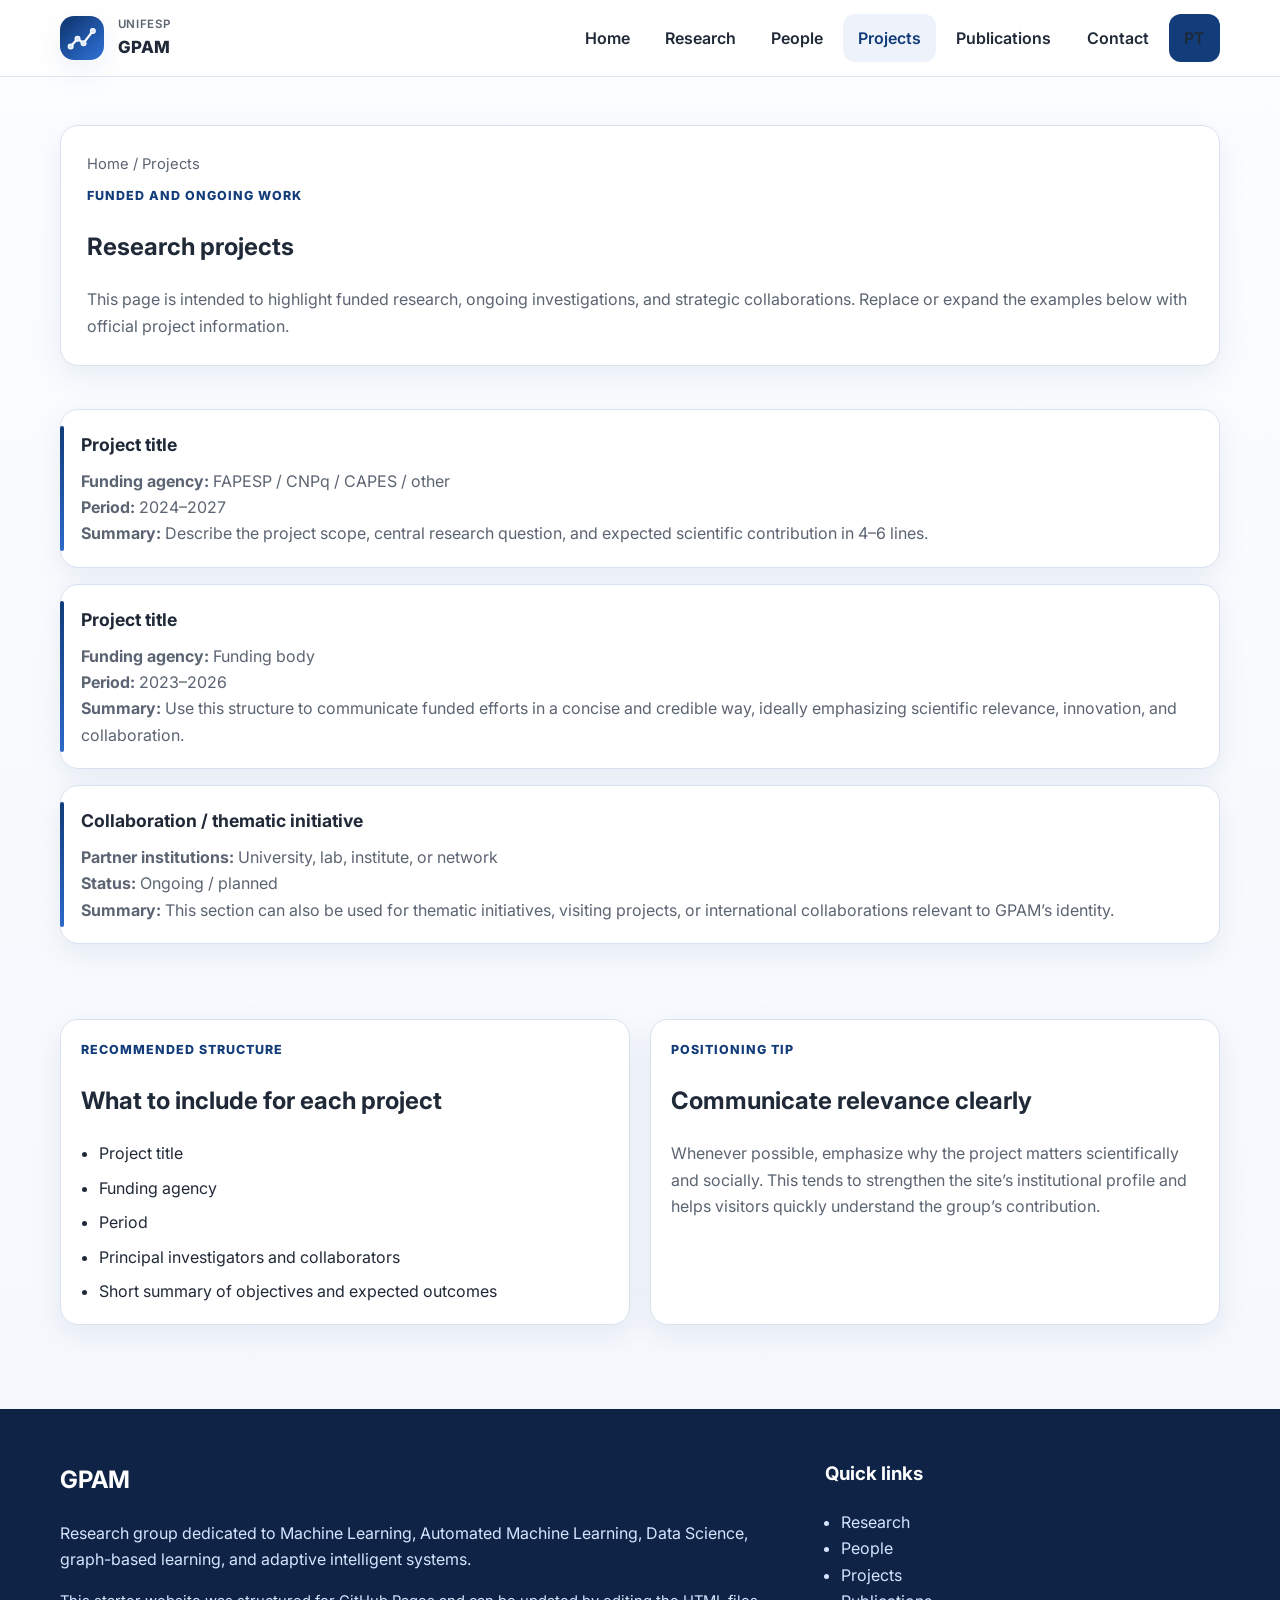
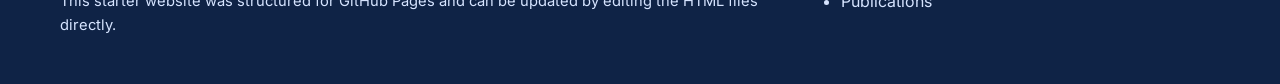
==== projects.html @ a6197feb "initial gpam website" ====
<!doctype html>
<html lang="en">
<head>
  <meta charset="utf-8">
  <meta name="viewport" content="width=device-width, initial-scale=1">
  <title>Projects — GPAM</title>
  <meta name="description" content="GPAM — Grupo de Pesquisa em Aprendizado de Máquina at UNIFESP.">
  <link rel="preconnect" href="https://fonts.googleapis.com">
  <link rel="preconnect" href="https://fonts.gstatic.com" crossorigin>
  <link href="https://fonts.googleapis.com/css2?family=Inter:wght@400;500;600;700;800&display=swap" rel="stylesheet">
  <link rel="stylesheet" href="assets/css/style.css">
</head>
<body>
  <a class="skip-link" href="#main">Skip to content</a>
  <header class="site-header">
    <div class="container header-inner">
      <a class="brand" href="index.html">
        <img class="brand-mark" src="assets/img/logo-gpam.svg" alt="GPAM logo">
        <div class="brand-text">
          <small>UNIFESP</small>
          <span>GPAM</span>
        </div>
      </a>
      <button class="nav-toggle" type="button" aria-expanded="false" aria-label="Toggle navigation">Menu</button>
      <nav class="site-nav" aria-label="Primary">
        <ul>
          <li><a href="index.html">Home</a></li>
<li><a href="research.html">Research</a></li>
<li><a href="people.html">People</a></li>
<li><a href="projects.html" aria-current="page">Projects</a></li>
<li><a href="publications.html">Publications</a></li>
<li><a href="contact.html">Contact</a></li>
          <li><a class="lang-switch" href="pt/projects.html">PT</a></li>
        </ul>
      </nav>
    </div>
  </header>
  <main id="main">
    
<section class="page-hero"><div class="container"><div class="card"><div class="breadcrumb">Home / Projects</div><div class="kicker">Funded and ongoing work</div><h1>Research projects</h1><p>This page is intended to highlight funded research, ongoing investigations, and strategic collaborations. Replace or expand the examples below with official project information.</p></div></div></section>
<section class="section"><div class="container timeline">
  <article class="card"><h3>Project title</h3><p><strong>Funding agency:</strong> FAPESP / CNPq / CAPES / other</p><p><strong>Period:</strong> 2024–2027</p><p><strong>Summary:</strong> Describe the project scope, central research question, and expected scientific contribution in 4–6 lines.</p></article>
  <article class="card"><h3>Project title</h3><p><strong>Funding agency:</strong> Funding body</p><p><strong>Period:</strong> 2023–2026</p><p><strong>Summary:</strong> Use this structure to communicate funded efforts in a concise and credible way, ideally emphasizing scientific relevance, innovation, and collaboration.</p></article>
  <article class="card"><h3>Collaboration / thematic initiative</h3><p><strong>Partner institutions:</strong> University, lab, institute, or network</p><p><strong>Status:</strong> Ongoing / planned</p><p><strong>Summary:</strong> This section can also be used for thematic initiatives, visiting projects, or international collaborations relevant to GPAM’s identity.</p></article>
</div></section>
<section class="section"><div class="container grid grid-2">
  <div class="card"><div class="kicker">Recommended structure</div><h2>What to include for each project</h2><ul class="highlight-list"><li>Project title</li><li>Funding agency</li><li>Period</li><li>Principal investigators and collaborators</li><li>Short summary of objectives and expected outcomes</li></ul></div>
  <div class="card"><div class="kicker">Positioning tip</div><h2>Communicate relevance clearly</h2><p>Whenever possible, emphasize why the project matters scientifically and socially. This tends to strengthen the site’s institutional profile and helps visitors quickly understand the group’s contribution.</p></div>
</div></section>

  </main>
  <footer class="site-footer">
    <div class="container footer-grid">
      <div>
        <h2>GPAM</h2>
        <p>Research group dedicated to Machine Learning, Automated Machine Learning, Data Science, graph-based learning, and adaptive intelligent systems.</p>
        <p class="small">This starter website was structured for GitHub Pages and can be updated by editing the HTML files directly.</p>
      </div>
      <div>
        <h3>Quick links</h3>
        <ul>
          <li><a href="research.html">Research</a></li>
          <li><a href="people.html">People</a></li>
          <li><a href="projects.html">Projects</a></li>
          <li><a href="publications.html">Publications</a></li>
        </ul>
      </div>
    </div>
  </footer>
  <script src="assets/js/main.js"></script>
</body>
</html>
---- assets/css/style.css ----
:root {
  --bg: #f7f9fc;
  --surface: #ffffff;
  --surface-2: #eef3fb;
  --text: #1f2937;
  --muted: #5b6472;
  --primary: #123c7a;
  --primary-2: #2b69c9;
  --border: #d9e2f0;
  --shadow: 0 10px 30px rgba(18, 60, 122, 0.08);
  --radius: 18px;
  --maxw: 1160px;
}
* { box-sizing: border-box; }
html { scroll-behavior: smooth; }
body {
  margin: 0;
  font-family: Inter, system-ui, -apple-system, BlinkMacSystemFont, "Segoe UI", sans-serif;
  color: var(--text);
  background: linear-gradient(180deg, #fbfdff 0%, #f4f7fc 100%);
  line-height: 1.65;
}
a { color: var(--primary-2); text-decoration: none; }
a:hover { text-decoration: underline; }
img { max-width: 100%; display: block; }
.container { width: min(var(--maxw), calc(100% - 2rem)); margin: 0 auto; }
.skip-link {
  position: absolute; left: -9999px; top: auto;
}
.skip-link:focus {
  left: 1rem; top: 1rem; background: #fff; padding: .7rem 1rem; border-radius: 10px; z-index: 1000;
}
.site-header {
  position: sticky; top: 0; z-index: 30;
  backdrop-filter: saturate(180%) blur(10px);
  background: rgba(255,255,255,.88);
  border-bottom: 1px solid rgba(217,226,240,.8);
}
.header-inner {
  display: flex; align-items: center; justify-content: space-between; gap: 1rem;
  min-height: 76px;
}
.brand {
  display: inline-flex; align-items: center; gap: .85rem; color: var(--text); font-weight: 800;
  text-decoration: none;
}
.brand-mark {
  width: 44px; height: 44px; border-radius: 14px; box-shadow: var(--shadow);
}
.brand-text small { display: block; color: var(--muted); font-weight: 600; font-size: .72rem; letter-spacing: .06em; text-transform: uppercase; }
.brand-text span { display: block; font-size: 1.05rem; }
.nav-toggle {
  display: none; border: 1px solid var(--border); background: #fff; border-radius: 12px; padding: .6rem .8rem;
}
.site-nav ul {
  display: flex; align-items: center; list-style: none; margin: 0; padding: 0; gap: .3rem;
}
.site-nav a, .lang-switch {
  display: inline-flex; align-items: center; justify-content: center;
  min-height: 42px; padding: .7rem .95rem; border-radius: 12px; color: var(--text); font-weight: 600;
}
.site-nav a[aria-current="page"] {
  background: var(--surface-2); color: var(--primary);
}
.lang-switch {
  background: var(--primary); color: #fff; text-decoration: none;
}
.hero {
  padding: 4.2rem 0 2.5rem;
}
.hero-grid {
  display: grid; grid-template-columns: 1.3fr .9fr; gap: 2rem; align-items: center;
}
.hero-card {
  background: var(--surface); border: 1px solid var(--border); border-radius: 28px; padding: 2rem; box-shadow: var(--shadow);
}
.eyebrow {
  display: inline-flex; align-items: center; gap: .5rem; padding: .35rem .8rem;
  background: #eaf2ff; color: var(--primary); border-radius: 999px; font-size: .82rem; font-weight: 700; letter-spacing: .03em;
}
.hero h1 { font-size: clamp(2rem, 4vw, 3.5rem); line-height: 1.08; margin: 1rem 0; }
.hero p.lead { font-size: 1.08rem; color: var(--muted); margin-bottom: 1.3rem; }
.cta-row { display: flex; flex-wrap: wrap; gap: .9rem; margin-top: 1.5rem; }
.btn {
  display: inline-flex; align-items: center; justify-content: center; gap: .45rem;
  min-height: 48px; padding: .85rem 1.15rem; border-radius: 14px; font-weight: 700; text-decoration: none;
  border: 1px solid transparent;
}
.btn-primary { background: linear-gradient(135deg, var(--primary), var(--primary-2)); color: #fff; }
.btn-secondary { background: #fff; color: var(--primary); border-color: var(--border); }
.stat-grid {
  display: grid; grid-template-columns: repeat(2, 1fr); gap: 1rem; margin-top: 1.25rem;
}
.stat-box {
  background: linear-gradient(180deg, #fff 0%, #f6f9ff 100%);
  border: 1px solid var(--border); border-radius: 18px; padding: 1rem;
}
.stat-box strong { display: block; font-size: 1.35rem; color: var(--primary); }
.visual-card {
  min-height: 100%; background: radial-gradient(circle at top left, #dce9ff 0%, #f5f8ff 42%, #ffffff 100%);
  border: 1px solid var(--border); border-radius: 28px; box-shadow: var(--shadow); padding: 1.25rem;
}
.visual-card img { border-radius: 22px; }
.section { padding: 1.5rem 0 3.2rem; }
.section-header {
  display: flex; justify-content: space-between; align-items: end; gap: 1rem; margin-bottom: 1.2rem;
}
.section-header h2 { font-size: clamp(1.55rem, 2.4vw, 2.3rem); margin: 0; }
.section-header p { margin: 0; color: var(--muted); max-width: 720px; }
.grid { display: grid; gap: 1.2rem; }
.grid-3 { grid-template-columns: repeat(3, 1fr); }
.grid-2 { grid-template-columns: repeat(2, 1fr); }
.card {
  background: var(--surface); border: 1px solid var(--border); border-radius: var(--radius); padding: 1.25rem;
  box-shadow: var(--shadow);
}
.card h3 { margin-top: 0; margin-bottom: .55rem; font-size: 1.1rem; }
.card p { margin: 0; color: var(--muted); }
.tag-row { display: flex; flex-wrap: wrap; gap: .55rem; margin-top: .9rem; }
.tag {
  display: inline-flex; padding: .38rem .7rem; border-radius: 999px; background: #f1f5fb; color: var(--primary);
  font-size: .84rem; font-weight: 700;
}
.highlight-list { margin: 0; padding-left: 1.1rem; }
.highlight-list li + li { margin-top: .5rem; }
.note {
  padding: 1rem 1.15rem; border-left: 4px solid var(--primary-2); background: #f7fbff; border-radius: 0 14px 14px 0;
}
.person-card { display: grid; grid-template-columns: 92px 1fr; gap: 1rem; align-items: start; }
.person-card img { width: 92px; height: 92px; object-fit: cover; border-radius: 18px; border: 1px solid var(--border); }
.person-card h3 { margin-bottom: .15rem; }
.person-role { color: var(--primary); font-weight: 700; margin-bottom: .35rem; }
.person-links { display: flex; flex-wrap: wrap; gap: .8rem; margin-top: .75rem; font-size: .95rem; }
.timeline { display: grid; gap: 1rem; }
.timeline .card { position: relative; }
.timeline .card::before {
  content: ""; position: absolute; left: -1px; top: 1rem; bottom: 1rem; width: 4px; border-radius: 999px;
  background: linear-gradient(180deg, var(--primary), var(--primary-2));
}
.pub-list { margin: 0; padding-left: 1.2rem; }
.pub-list li + li { margin-top: .95rem; }
.contact-grid { display: grid; grid-template-columns: 1fr 1fr; gap: 1.2rem; }
.site-footer {
  margin-top: 2rem; background: #0f2346; color: #edf3ff; padding: 2rem 0;
}
.footer-grid { display: grid; grid-template-columns: 1.3fr .7fr; gap: 2rem; }
.site-footer h2, .site-footer h3 { color: #fff; }
.site-footer p, .site-footer li, .site-footer a { color: #d6e4ff; }
.site-footer ul { margin: .4rem 0 0; padding-left: 1rem; }
.small { font-size: .92rem; color: var(--muted); }
.page-hero {
  padding: 3rem 0 1.2rem;
}
.page-hero .card { padding: 1.6rem; }
.breadcrumb { color: var(--muted); font-size: .92rem; margin-bottom: .65rem; }
.empty-list { color: var(--muted); }
.kicker { color: var(--primary); text-transform: uppercase; letter-spacing: .08em; font-size: .78rem; font-weight: 800; }
@media (max-width: 980px) {
  .hero-grid, .grid-3, .grid-2, .contact-grid, .footer-grid { grid-template-columns: 1fr; }
}
@media (max-width: 820px) {
  .nav-toggle { display: inline-flex; }
  .site-nav {
    position: absolute; left: 0; right: 0; top: 76px; background: rgba(255,255,255,.98);
    border-bottom: 1px solid var(--border); display: none;
  }
  .site-nav.open { display: block; }
  .site-nav ul { flex-direction: column; align-items: stretch; padding: .8rem 1rem 1rem; }
  .site-nav a, .lang-switch { justify-content: flex-start; }
}
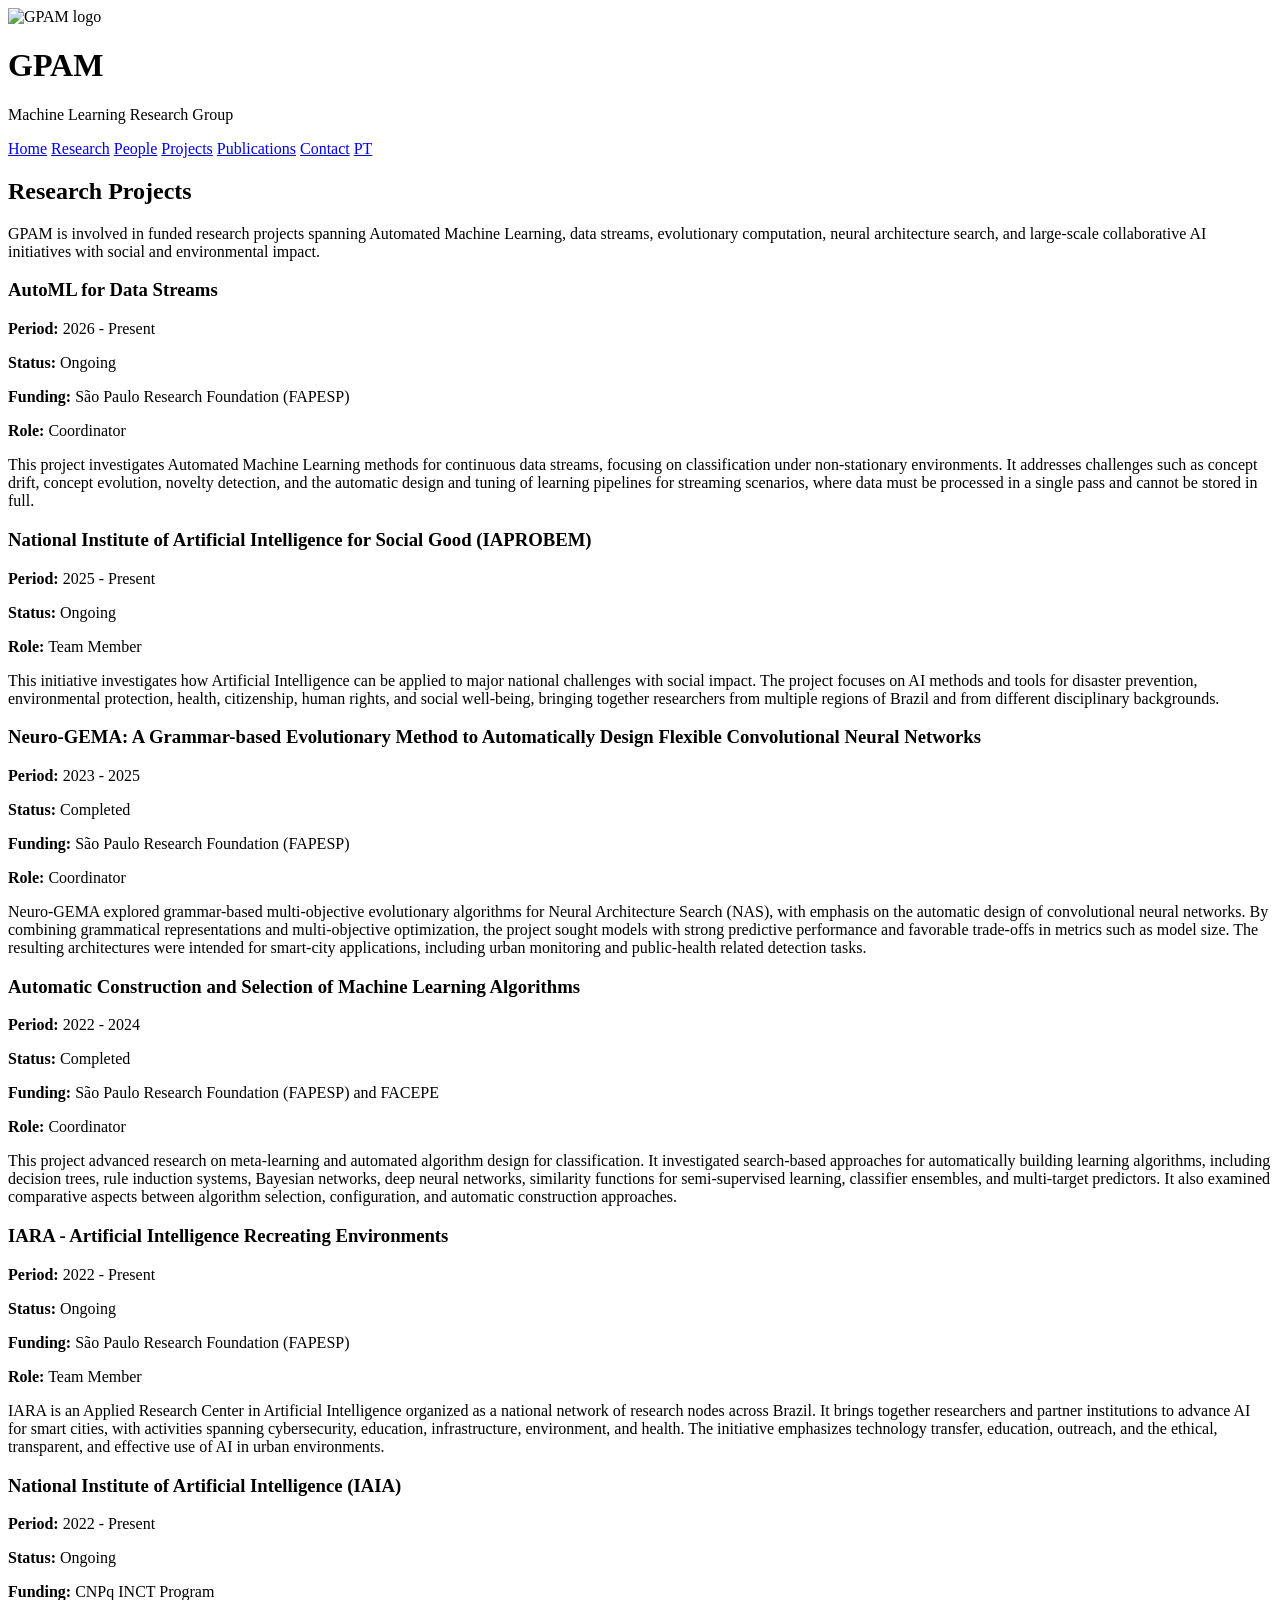
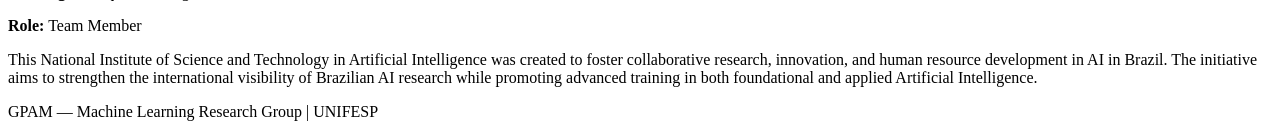
==== commit fad79633: "Update projects.html" ====
--- a/projects.html
+++ b/projects.html
@@ -1,72 +1,144 @@
-<!doctype html>
+<!DOCTYPE html>
 <html lang="en">
 <head>
-  <meta charset="utf-8">
-  <meta name="viewport" content="width=device-width, initial-scale=1">
-  <title>Projects — GPAM</title>
-  <meta name="description" content="GPAM — Grupo de Pesquisa em Aprendizado de Máquina at UNIFESP.">
-  <link rel="preconnect" href="https://fonts.googleapis.com">
-  <link rel="preconnect" href="https://fonts.gstatic.com" crossorigin>
-  <link href="https://fonts.googleapis.com/css2?family=Inter:wght@400;500;600;700;800&display=swap" rel="stylesheet">
-  <link rel="stylesheet" href="assets/css/style.css">
+    <meta charset="UTF-8">
+    <meta name="viewport" content="width=device-width, initial-scale=1.0">
+    <title>Projects - GPAM</title>
+    <link rel="stylesheet" href="css/style.css">
 </head>
 <body>
-  <a class="skip-link" href="#main">Skip to content</a>
-  <header class="site-header">
-    <div class="container header-inner">
-      <a class="brand" href="index.html">
-        <img class="brand-mark" src="assets/img/logo-gpam.svg" alt="GPAM logo">
-        <div class="brand-text">
-          <small>UNIFESP</small>
-          <span>GPAM</span>
+
+<header>
+    <div class="container">
+        <div class="topbar">
+            <div class="brand">
+                <img src="images/logo-gpam.svg" alt="GPAM logo" class="logo">
+                <div>
+                    <h1>GPAM</h1>
+                    <p class="subtitle">Machine Learning Research Group</p>
+                </div>
+            </div>
+            <nav>
+                <a href="index.html">Home</a>
+                <a href="research.html">Research</a>
+                <a href="people.html">People</a>
+                <a href="projects.html" class="active">Projects</a>
+                <a href="publications.html">Publications</a>
+                <a href="contact.html">Contact</a>
+                <a href="pt/projects.html" class="lang-switch">PT</a>
+            </nav>
         </div>
-      </a>
-      <button class="nav-toggle" type="button" aria-expanded="false" aria-label="Toggle navigation">Menu</button>
-      <nav class="site-nav" aria-label="Primary">
-        <ul>
-          <li><a href="index.html">Home</a></li>
-<li><a href="research.html">Research</a></li>
-<li><a href="people.html">People</a></li>
-<li><a href="projects.html" aria-current="page">Projects</a></li>
-<li><a href="publications.html">Publications</a></li>
-<li><a href="contact.html">Contact</a></li>
-          <li><a class="lang-switch" href="pt/projects.html">PT</a></li>
-        </ul>
-      </nav>
     </div>
-  </header>
-  <main id="main">
-    
-<section class="page-hero"><div class="container"><div class="card"><div class="breadcrumb">Home / Projects</div><div class="kicker">Funded and ongoing work</div><h1>Research projects</h1><p>This page is intended to highlight funded research, ongoing investigations, and strategic collaborations. Replace or expand the examples below with official project information.</p></div></div></section>
-<section class="section"><div class="container timeline">
-  <article class="card"><h3>Project title</h3><p><strong>Funding agency:</strong> FAPESP / CNPq / CAPES / other</p><p><strong>Period:</strong> 2024–2027</p><p><strong>Summary:</strong> Describe the project scope, central research question, and expected scientific contribution in 4–6 lines.</p></article>
-  <article class="card"><h3>Project title</h3><p><strong>Funding agency:</strong> Funding body</p><p><strong>Period:</strong> 2023–2026</p><p><strong>Summary:</strong> Use this structure to communicate funded efforts in a concise and credible way, ideally emphasizing scientific relevance, innovation, and collaboration.</p></article>
-  <article class="card"><h3>Collaboration / thematic initiative</h3><p><strong>Partner institutions:</strong> University, lab, institute, or network</p><p><strong>Status:</strong> Ongoing / planned</p><p><strong>Summary:</strong> This section can also be used for thematic initiatives, visiting projects, or international collaborations relevant to GPAM’s identity.</p></article>
-</div></section>
-<section class="section"><div class="container grid grid-2">
-  <div class="card"><div class="kicker">Recommended structure</div><h2>What to include for each project</h2><ul class="highlight-list"><li>Project title</li><li>Funding agency</li><li>Period</li><li>Principal investigators and collaborators</li><li>Short summary of objectives and expected outcomes</li></ul></div>
-  <div class="card"><div class="kicker">Positioning tip</div><h2>Communicate relevance clearly</h2><p>Whenever possible, emphasize why the project matters scientifically and socially. This tends to strengthen the site’s institutional profile and helps visitors quickly understand the group’s contribution.</p></div>
-</div></section>
+</header>
 
-  </main>
-  <footer class="site-footer">
-    <div class="container footer-grid">
-      <div>
-        <h2>GPAM</h2>
-        <p>Research group dedicated to Machine Learning, Automated Machine Learning, Data Science, graph-based learning, and adaptive intelligent systems.</p>
-        <p class="small">This starter website was structured for GitHub Pages and can be updated by editing the HTML files directly.</p>
-      </div>
-      <div>
-        <h3>Quick links</h3>
-        <ul>
-          <li><a href="research.html">Research</a></li>
-          <li><a href="people.html">People</a></li>
-          <li><a href="projects.html">Projects</a></li>
-          <li><a href="publications.html">Publications</a></li>
-        </ul>
-      </div>
+<main class="container">
+    <section class="hero small-hero">
+        <h2>Research Projects</h2>
+        <p>
+            GPAM is involved in funded research projects spanning Automated Machine Learning,
+            data streams, evolutionary computation, neural architecture search, and large-scale
+            collaborative AI initiatives with social and environmental impact.
+        </p>
+    </section>
+
+    <section class="section">
+        <div class="card">
+            <h3>AutoML for Data Streams</h3>
+            <p><strong>Period:</strong> 2026 - Present</p>
+            <p><strong>Status:</strong> Ongoing</p>
+            <p><strong>Funding:</strong> São Paulo Research Foundation (FAPESP)</p>
+            <p><strong>Role:</strong> Coordinator</p>
+            <p>
+                This project investigates Automated Machine Learning methods for continuous data streams,
+                focusing on classification under non-stationary environments. It addresses challenges such as
+                concept drift, concept evolution, novelty detection, and the automatic design and tuning of
+                learning pipelines for streaming scenarios, where data must be processed in a single pass and
+                cannot be stored in full.
+            </p>
+        </div>
+
+        <div class="card">
+            <h3>National Institute of Artificial Intelligence for Social Good (IAPROBEM)</h3>
+            <p><strong>Period:</strong> 2025 - Present</p>
+            <p><strong>Status:</strong> Ongoing</p>
+            <p><strong>Role:</strong> Team Member</p>
+            <p>
+                This initiative investigates how Artificial Intelligence can be applied to major national
+                challenges with social impact. The project focuses on AI methods and tools for disaster
+                prevention, environmental protection, health, citizenship, human rights, and social well-being,
+                bringing together researchers from multiple regions of Brazil and from different disciplinary
+                backgrounds.
+            </p>
+        </div>
+
+        <div class="card">
+            <h3>Neuro-GEMA: A Grammar-based Evolutionary Method to Automatically Design Flexible Convolutional Neural Networks</h3>
+            <p><strong>Period:</strong> 2023 - 2025</p>
+            <p><strong>Status:</strong> Completed</p>
+            <p><strong>Funding:</strong> São Paulo Research Foundation (FAPESP)</p>
+            <p><strong>Role:</strong> Coordinator</p>
+            <p>
+                Neuro-GEMA explored grammar-based multi-objective evolutionary algorithms for Neural
+                Architecture Search (NAS), with emphasis on the automatic design of convolutional neural
+                networks. By combining grammatical representations and multi-objective optimization, the
+                project sought models with strong predictive performance and favorable trade-offs in metrics
+                such as model size. The resulting architectures were intended for smart-city applications,
+                including urban monitoring and public-health related detection tasks.
+            </p>
+        </div>
+
+        <div class="card">
+            <h3>Automatic Construction and Selection of Machine Learning Algorithms</h3>
+            <p><strong>Period:</strong> 2022 - 2024</p>
+            <p><strong>Status:</strong> Completed</p>
+            <p><strong>Funding:</strong> São Paulo Research Foundation (FAPESP) and FACEPE</p>
+            <p><strong>Role:</strong> Coordinator</p>
+            <p>
+                This project advanced research on meta-learning and automated algorithm design for
+                classification. It investigated search-based approaches for automatically building learning
+                algorithms, including decision trees, rule induction systems, Bayesian networks, deep neural
+                networks, similarity functions for semi-supervised learning, classifier ensembles, and
+                multi-target predictors. It also examined comparative aspects between algorithm selection,
+                configuration, and automatic construction approaches.
+            </p>
+        </div>
+
+        <div class="card">
+            <h3>IARA - Artificial Intelligence Recreating Environments</h3>
+            <p><strong>Period:</strong> 2022 - Present</p>
+            <p><strong>Status:</strong> Ongoing</p>
+            <p><strong>Funding:</strong> São Paulo Research Foundation (FAPESP)</p>
+            <p><strong>Role:</strong> Team Member</p>
+            <p>
+                IARA is an Applied Research Center in Artificial Intelligence organized as a national network
+                of research nodes across Brazil. It brings together researchers and partner institutions to
+                advance AI for smart cities, with activities spanning cybersecurity, education, infrastructure,
+                environment, and health. The initiative emphasizes technology transfer, education, outreach,
+                and the ethical, transparent, and effective use of AI in urban environments.
+            </p>
+        </div>
+
+        <div class="card">
+            <h3>National Institute of Artificial Intelligence (IAIA)</h3>
+            <p><strong>Period:</strong> 2022 - Present</p>
+            <p><strong>Status:</strong> Ongoing</p>
+            <p><strong>Funding:</strong> CNPq INCT Program</p>
+            <p><strong>Role:</strong> Team Member</p>
+            <p>
+                This National Institute of Science and Technology in Artificial Intelligence was created to
+                foster collaborative research, innovation, and human resource development in AI in Brazil.
+                The initiative aims to strengthen the international visibility of Brazilian AI research while
+                promoting advanced training in both foundational and applied Artificial Intelligence.
+            </p>
+        </div>
+    </section>
+</main>
+
+<footer class="footer">
+    <div class="container">
+        <p>GPAM — Machine Learning Research Group | UNIFESP</p>
     </div>
-  </footer>
-  <script src="assets/js/main.js"></script>
+</footer>
+
 </body>
-</html>+</html>
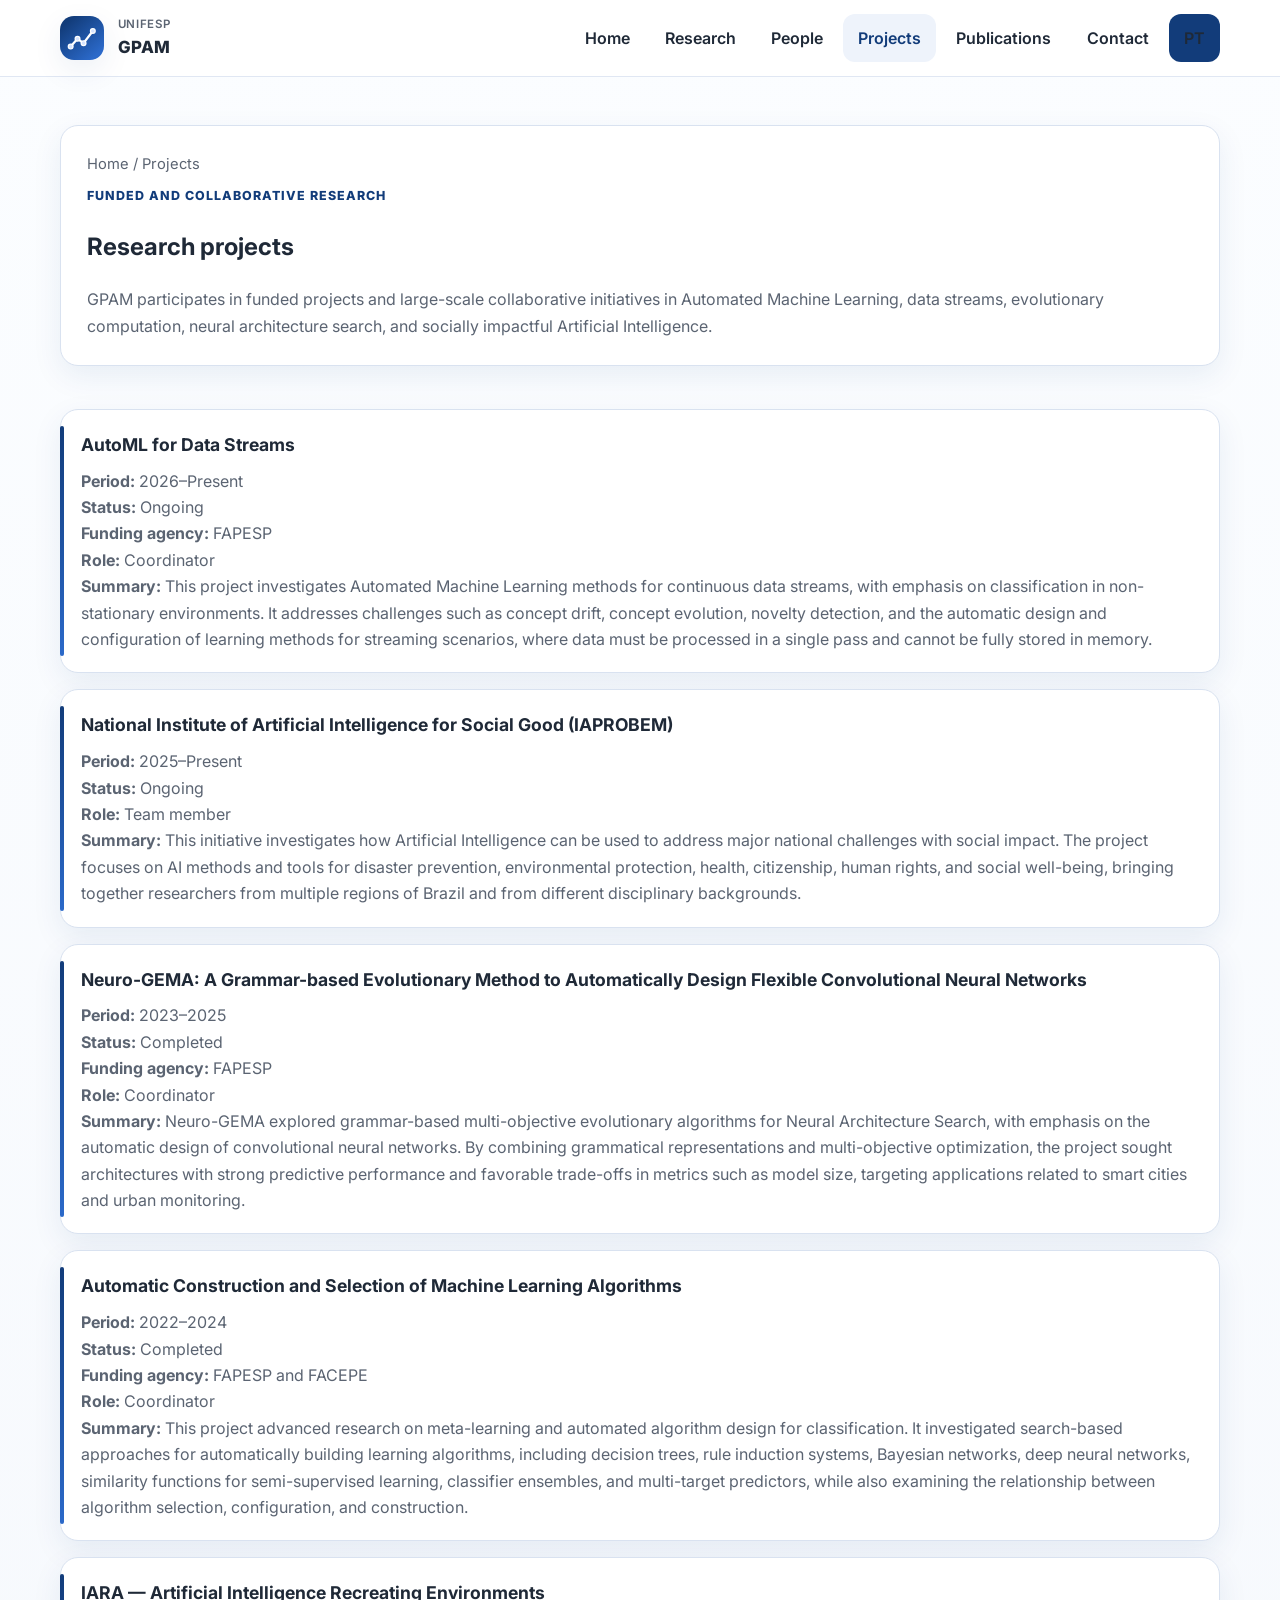
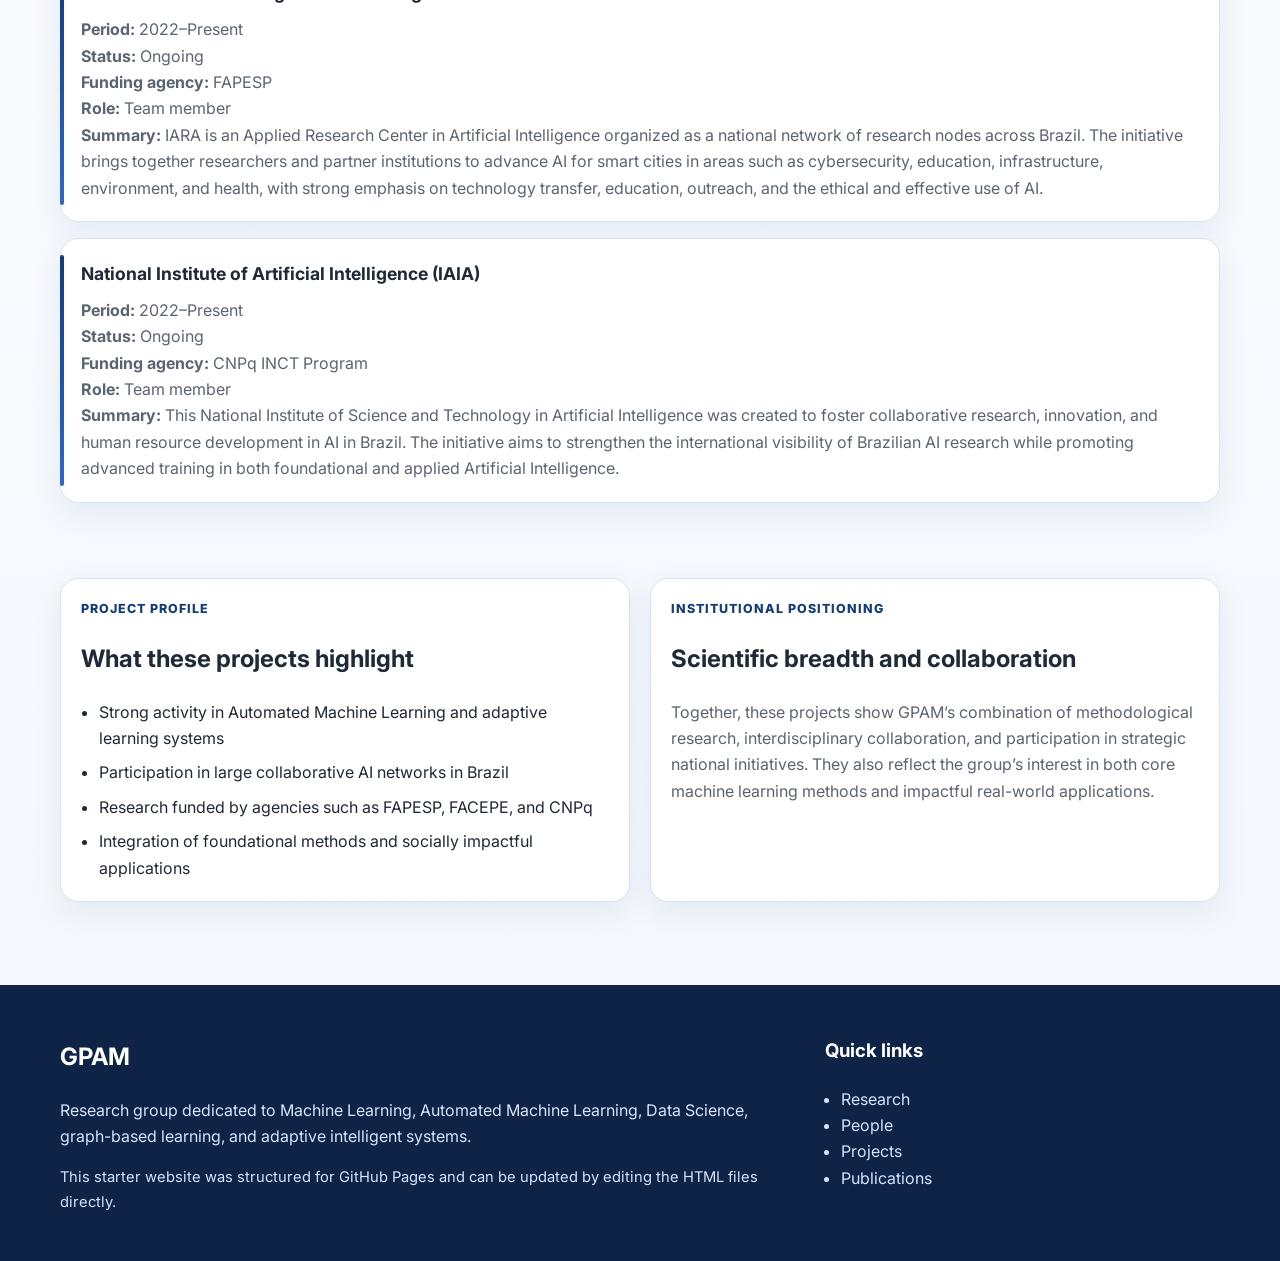
==== commit d75b6b2b: "Refactor projects.html for improved structure and content" ====
--- a/projects.html
+++ b/projects.html
@@ -1,144 +1,160 @@
-<!DOCTYPE html>
+<!doctype html>
 <html lang="en">
 <head>
-    <meta charset="UTF-8">
-    <meta name="viewport" content="width=device-width, initial-scale=1.0">
-    <title>Projects - GPAM</title>
-    <link rel="stylesheet" href="css/style.css">
+  <meta charset="utf-8">
+  <meta name="viewport" content="width=device-width, initial-scale=1">
+  <title>Projects — GPAM</title>
+  <meta name="description" content="GPAM — Grupo de Pesquisa em Aprendizado de Máquina at UNIFESP.">
+  <link rel="preconnect" href="https://fonts.googleapis.com">
+  <link rel="preconnect" href="https://fonts.gstatic.com" crossorigin>
+  <link href="https://fonts.googleapis.com/css2?family=Inter:wght@400;500;600;700;800&display=swap" rel="stylesheet">
+  <link rel="stylesheet" href="assets/css/style.css">
 </head>
 <body>
+  <a class="skip-link" href="#main">Skip to content</a>
+  <header class="site-header">
+    <div class="container header-inner">
+      <a class="brand" href="index.html">
+        <img class="brand-mark" src="assets/img/logo-gpam.svg" alt="GPAM logo">
+        <div class="brand-text">
+          <small>UNIFESP</small>
+          <span>GPAM</span>
+        </div>
+      </a>
+      <button class="nav-toggle" type="button" aria-expanded="false" aria-label="Toggle navigation">Menu</button>
+      <nav class="site-nav" aria-label="Primary">
+        <ul>
+          <li><a href="index.html">Home</a></li>
+          <li><a href="research.html">Research</a></li>
+          <li><a href="people.html">People</a></li>
+          <li><a href="projects.html" aria-current="page">Projects</a></li>
+          <li><a href="publications.html">Publications</a></li>
+          <li><a href="contact.html">Contact</a></li>
+          <li><a class="lang-switch" href="pt/projects.html">PT</a></li>
+        </ul>
+      </nav>
+    </div>
+  </header>
 
-<header>
-    <div class="container">
-        <div class="topbar">
-            <div class="brand">
-                <img src="images/logo-gpam.svg" alt="GPAM logo" class="logo">
-                <div>
-                    <h1>GPAM</h1>
-                    <p class="subtitle">Machine Learning Research Group</p>
-                </div>
-            </div>
-            <nav>
-                <a href="index.html">Home</a>
-                <a href="research.html">Research</a>
-                <a href="people.html">People</a>
-                <a href="projects.html" class="active">Projects</a>
-                <a href="publications.html">Publications</a>
-                <a href="contact.html">Contact</a>
-                <a href="pt/projects.html" class="lang-switch">PT</a>
-            </nav>
+  <main id="main">
+    <section class="page-hero">
+      <div class="container">
+        <div class="card">
+          <div class="breadcrumb">Home / Projects</div>
+          <div class="kicker">Funded and collaborative research</div>
+          <h1>Research projects</h1>
+          <p>
+            GPAM participates in funded projects and large-scale collaborative initiatives in
+            Automated Machine Learning, data streams, evolutionary computation, neural
+            architecture search, and socially impactful Artificial Intelligence.
+          </p>
         </div>
-    </div>
-</header>
-
-<main class="container">
-    <section class="hero small-hero">
-        <h2>Research Projects</h2>
-        <p>
-            GPAM is involved in funded research projects spanning Automated Machine Learning,
-            data streams, evolutionary computation, neural architecture search, and large-scale
-            collaborative AI initiatives with social and environmental impact.
-        </p>
+      </div>
     </section>
 
     <section class="section">
+      <div class="container timeline">
+
+        <article class="card">
+          <h3>AutoML for Data Streams</h3>
+          <p><strong>Period:</strong> 2026–Present</p>
+          <p><strong>Status:</strong> Ongoing</p>
+          <p><strong>Funding agency:</strong> FAPESP</p>
+          <p><strong>Role:</strong> Coordinator</p>
+          <p><strong>Summary:</strong> This project investigates Automated Machine Learning methods for continuous data streams, with emphasis on classification in non-stationary environments. It addresses challenges such as concept drift, concept evolution, novelty detection, and the automatic design and configuration of learning methods for streaming scenarios, where data must be processed in a single pass and cannot be fully stored in memory.</p>
+        </article>
+
+        <article class="card">
+          <h3>National Institute of Artificial Intelligence for Social Good (IAPROBEM)</h3>
+          <p><strong>Period:</strong> 2025–Present</p>
+          <p><strong>Status:</strong> Ongoing</p>
+          <p><strong>Role:</strong> Team member</p>
+          <p><strong>Summary:</strong> This initiative investigates how Artificial Intelligence can be used to address major national challenges with social impact. The project focuses on AI methods and tools for disaster prevention, environmental protection, health, citizenship, human rights, and social well-being, bringing together researchers from multiple regions of Brazil and from different disciplinary backgrounds.</p>
+        </article>
+
+        <article class="card">
+          <h3>Neuro-GEMA: A Grammar-based Evolutionary Method to Automatically Design Flexible Convolutional Neural Networks</h3>
+          <p><strong>Period:</strong> 2023–2025</p>
+          <p><strong>Status:</strong> Completed</p>
+          <p><strong>Funding agency:</strong> FAPESP</p>
+          <p><strong>Role:</strong> Coordinator</p>
+          <p><strong>Summary:</strong> Neuro-GEMA explored grammar-based multi-objective evolutionary algorithms for Neural Architecture Search, with emphasis on the automatic design of convolutional neural networks. By combining grammatical representations and multi-objective optimization, the project sought architectures with strong predictive performance and favorable trade-offs in metrics such as model size, targeting applications related to smart cities and urban monitoring.</p>
+        </article>
+
+        <article class="card">
+          <h3>Automatic Construction and Selection of Machine Learning Algorithms</h3>
+          <p><strong>Period:</strong> 2022–2024</p>
+          <p><strong>Status:</strong> Completed</p>
+          <p><strong>Funding agency:</strong> FAPESP and FACEPE</p>
+          <p><strong>Role:</strong> Coordinator</p>
+          <p><strong>Summary:</strong> This project advanced research on meta-learning and automated algorithm design for classification. It investigated search-based approaches for automatically building learning algorithms, including decision trees, rule induction systems, Bayesian networks, deep neural networks, similarity functions for semi-supervised learning, classifier ensembles, and multi-target predictors, while also examining the relationship between algorithm selection, configuration, and construction.</p>
+        </article>
+
+        <article class="card">
+          <h3>IARA — Artificial Intelligence Recreating Environments</h3>
+          <p><strong>Period:</strong> 2022–Present</p>
+          <p><strong>Status:</strong> Ongoing</p>
+          <p><strong>Funding agency:</strong> FAPESP</p>
+          <p><strong>Role:</strong> Team member</p>
+          <p><strong>Summary:</strong> IARA is an Applied Research Center in Artificial Intelligence organized as a national network of research nodes across Brazil. The initiative brings together researchers and partner institutions to advance AI for smart cities in areas such as cybersecurity, education, infrastructure, environment, and health, with strong emphasis on technology transfer, education, outreach, and the ethical and effective use of AI.</p>
+        </article>
+
+        <article class="card">
+          <h3>National Institute of Artificial Intelligence (IAIA)</h3>
+          <p><strong>Period:</strong> 2022–Present</p>
+          <p><strong>Status:</strong> Ongoing</p>
+          <p><strong>Funding agency:</strong> CNPq INCT Program</p>
+          <p><strong>Role:</strong> Team member</p>
+          <p><strong>Summary:</strong> This National Institute of Science and Technology in Artificial Intelligence was created to foster collaborative research, innovation, and human resource development in AI in Brazil. The initiative aims to strengthen the international visibility of Brazilian AI research while promoting advanced training in both foundational and applied Artificial Intelligence.</p>
+        </article>
+
+      </div>
+    </section>
+
+    <section class="section">
+      <div class="container grid grid-2">
         <div class="card">
-            <h3>AutoML for Data Streams</h3>
-            <p><strong>Period:</strong> 2026 - Present</p>
-            <p><strong>Status:</strong> Ongoing</p>
-            <p><strong>Funding:</strong> São Paulo Research Foundation (FAPESP)</p>
-            <p><strong>Role:</strong> Coordinator</p>
-            <p>
-                This project investigates Automated Machine Learning methods for continuous data streams,
-                focusing on classification under non-stationary environments. It addresses challenges such as
-                concept drift, concept evolution, novelty detection, and the automatic design and tuning of
-                learning pipelines for streaming scenarios, where data must be processed in a single pass and
-                cannot be stored in full.
-            </p>
+          <div class="kicker">Project profile</div>
+          <h2>What these projects highlight</h2>
+          <ul class="highlight-list">
+            <li>Strong activity in Automated Machine Learning and adaptive learning systems</li>
+            <li>Participation in large collaborative AI networks in Brazil</li>
+            <li>Research funded by agencies such as FAPESP, FACEPE, and CNPq</li>
+            <li>Integration of foundational methods and socially impactful applications</li>
+          </ul>
         </div>
+        <div class="card">
+          <div class="kicker">Institutional positioning</div>
+          <h2>Scientific breadth and collaboration</h2>
+          <p>
+            Together, these projects show GPAM’s combination of methodological research,
+            interdisciplinary collaboration, and participation in strategic national initiatives.
+            They also reflect the group’s interest in both core machine learning methods and
+            impactful real-world applications.
+          </p>
+        </div>
+      </div>
+    </section>
+  </main>
 
-        <div class="card">
-            <h3>National Institute of Artificial Intelligence for Social Good (IAPROBEM)</h3>
-            <p><strong>Period:</strong> 2025 - Present</p>
-            <p><strong>Status:</strong> Ongoing</p>
-            <p><strong>Role:</strong> Team Member</p>
-            <p>
-                This initiative investigates how Artificial Intelligence can be applied to major national
-                challenges with social impact. The project focuses on AI methods and tools for disaster
-                prevention, environmental protection, health, citizenship, human rights, and social well-being,
-                bringing together researchers from multiple regions of Brazil and from different disciplinary
-                backgrounds.
-            </p>
-        </div>
-
-        <div class="card">
-            <h3>Neuro-GEMA: A Grammar-based Evolutionary Method to Automatically Design Flexible Convolutional Neural Networks</h3>
-            <p><strong>Period:</strong> 2023 - 2025</p>
-            <p><strong>Status:</strong> Completed</p>
-            <p><strong>Funding:</strong> São Paulo Research Foundation (FAPESP)</p>
-            <p><strong>Role:</strong> Coordinator</p>
-            <p>
-                Neuro-GEMA explored grammar-based multi-objective evolutionary algorithms for Neural
-                Architecture Search (NAS), with emphasis on the automatic design of convolutional neural
-                networks. By combining grammatical representations and multi-objective optimization, the
-                project sought models with strong predictive performance and favorable trade-offs in metrics
-                such as model size. The resulting architectures were intended for smart-city applications,
-                including urban monitoring and public-health related detection tasks.
-            </p>
-        </div>
-
-        <div class="card">
-            <h3>Automatic Construction and Selection of Machine Learning Algorithms</h3>
-            <p><strong>Period:</strong> 2022 - 2024</p>
-            <p><strong>Status:</strong> Completed</p>
-            <p><strong>Funding:</strong> São Paulo Research Foundation (FAPESP) and FACEPE</p>
-            <p><strong>Role:</strong> Coordinator</p>
-            <p>
-                This project advanced research on meta-learning and automated algorithm design for
-                classification. It investigated search-based approaches for automatically building learning
-                algorithms, including decision trees, rule induction systems, Bayesian networks, deep neural
-                networks, similarity functions for semi-supervised learning, classifier ensembles, and
-                multi-target predictors. It also examined comparative aspects between algorithm selection,
-                configuration, and automatic construction approaches.
-            </p>
-        </div>
-
-        <div class="card">
-            <h3>IARA - Artificial Intelligence Recreating Environments</h3>
-            <p><strong>Period:</strong> 2022 - Present</p>
-            <p><strong>Status:</strong> Ongoing</p>
-            <p><strong>Funding:</strong> São Paulo Research Foundation (FAPESP)</p>
-            <p><strong>Role:</strong> Team Member</p>
-            <p>
-                IARA is an Applied Research Center in Artificial Intelligence organized as a national network
-                of research nodes across Brazil. It brings together researchers and partner institutions to
-                advance AI for smart cities, with activities spanning cybersecurity, education, infrastructure,
-                environment, and health. The initiative emphasizes technology transfer, education, outreach,
-                and the ethical, transparent, and effective use of AI in urban environments.
-            </p>
-        </div>
-
-        <div class="card">
-            <h3>National Institute of Artificial Intelligence (IAIA)</h3>
-            <p><strong>Period:</strong> 2022 - Present</p>
-            <p><strong>Status:</strong> Ongoing</p>
-            <p><strong>Funding:</strong> CNPq INCT Program</p>
-            <p><strong>Role:</strong> Team Member</p>
-            <p>
-                This National Institute of Science and Technology in Artificial Intelligence was created to
-                foster collaborative research, innovation, and human resource development in AI in Brazil.
-                The initiative aims to strengthen the international visibility of Brazilian AI research while
-                promoting advanced training in both foundational and applied Artificial Intelligence.
-            </p>
-        </div>
-    </section>
-</main>
-
-<footer class="footer">
-    <div class="container">
-        <p>GPAM — Machine Learning Research Group | UNIFESP</p>
+  <footer class="site-footer">
+    <div class="container footer-grid">
+      <div>
+        <h2>GPAM</h2>
+        <p>Research group dedicated to Machine Learning, Automated Machine Learning, Data Science, graph-based learning, and adaptive intelligent systems.</p>
+        <p class="small">This starter website was structured for GitHub Pages and can be updated by editing the HTML files directly.</p>
+      </div>
+      <div>
+        <h3>Quick links</h3>
+        <ul>
+          <li><a href="research.html">Research</a></li>
+          <li><a href="people.html">People</a></li>
+          <li><a href="projects.html">Projects</a></li>
+          <li><a href="publications.html">Publications</a></li>
+        </ul>
+      </div>
     </div>
-</footer>
-
+  </footer>
+  <script src="assets/js/main.js"></script>
 </body>
 </html>
--- a/assets/css/style.css
+++ b/assets/css/style.css
@@ -0,0 +1,171 @@
+
+:root {
+  --bg: #f7f9fc;
+  --surface: #ffffff;
+  --surface-2: #eef3fb;
+  --text: #1f2937;
+  --muted: #5b6472;
+  --primary: #123c7a;
+  --primary-2: #2b69c9;
+  --border: #d9e2f0;
+  --shadow: 0 10px 30px rgba(18, 60, 122, 0.08);
+  --radius: 18px;
+  --maxw: 1160px;
+}
+* { box-sizing: border-box; }
+html { scroll-behavior: smooth; }
+body {
+  margin: 0;
+  font-family: Inter, system-ui, -apple-system, BlinkMacSystemFont, "Segoe UI", sans-serif;
+  color: var(--text);
+  background: linear-gradient(180deg, #fbfdff 0%, #f4f7fc 100%);
+  line-height: 1.65;
+}
+a { color: var(--primary-2); text-decoration: none; }
+a:hover { text-decoration: underline; }
+img { max-width: 100%; display: block; }
+.container { width: min(var(--maxw), calc(100% - 2rem)); margin: 0 auto; }
+.skip-link {
+  position: absolute; left: -9999px; top: auto;
+}
+.skip-link:focus {
+  left: 1rem; top: 1rem; background: #fff; padding: .7rem 1rem; border-radius: 10px; z-index: 1000;
+}
+.site-header {
+  position: sticky; top: 0; z-index: 30;
+  backdrop-filter: saturate(180%) blur(10px);
+  background: rgba(255,255,255,.88);
+  border-bottom: 1px solid rgba(217,226,240,.8);
+}
+.header-inner {
+  display: flex; align-items: center; justify-content: space-between; gap: 1rem;
+  min-height: 76px;
+}
+.brand {
+  display: inline-flex; align-items: center; gap: .85rem; color: var(--text); font-weight: 800;
+  text-decoration: none;
+}
+.brand-mark {
+  width: 44px; height: 44px; border-radius: 14px; box-shadow: var(--shadow);
+}
+.brand-text small { display: block; color: var(--muted); font-weight: 600; font-size: .72rem; letter-spacing: .06em; text-transform: uppercase; }
+.brand-text span { display: block; font-size: 1.05rem; }
+.nav-toggle {
+  display: none; border: 1px solid var(--border); background: #fff; border-radius: 12px; padding: .6rem .8rem;
+}
+.site-nav ul {
+  display: flex; align-items: center; list-style: none; margin: 0; padding: 0; gap: .3rem;
+}
+.site-nav a, .lang-switch {
+  display: inline-flex; align-items: center; justify-content: center;
+  min-height: 42px; padding: .7rem .95rem; border-radius: 12px; color: var(--text); font-weight: 600;
+}
+.site-nav a[aria-current="page"] {
+  background: var(--surface-2); color: var(--primary);
+}
+.lang-switch {
+  background: var(--primary); color: #fff; text-decoration: none;
+}
+.hero {
+  padding: 4.2rem 0 2.5rem;
+}
+.hero-grid {
+  display: grid; grid-template-columns: 1.3fr .9fr; gap: 2rem; align-items: center;
+}
+.hero-card {
+  background: var(--surface); border: 1px solid var(--border); border-radius: 28px; padding: 2rem; box-shadow: var(--shadow);
+}
+.eyebrow {
+  display: inline-flex; align-items: center; gap: .5rem; padding: .35rem .8rem;
+  background: #eaf2ff; color: var(--primary); border-radius: 999px; font-size: .82rem; font-weight: 700; letter-spacing: .03em;
+}
+.hero h1 { font-size: clamp(2rem, 4vw, 3.5rem); line-height: 1.08; margin: 1rem 0; }
+.hero p.lead { font-size: 1.08rem; color: var(--muted); margin-bottom: 1.3rem; }
+.cta-row { display: flex; flex-wrap: wrap; gap: .9rem; margin-top: 1.5rem; }
+.btn {
+  display: inline-flex; align-items: center; justify-content: center; gap: .45rem;
+  min-height: 48px; padding: .85rem 1.15rem; border-radius: 14px; font-weight: 700; text-decoration: none;
+  border: 1px solid transparent;
+}
+.btn-primary { background: linear-gradient(135deg, var(--primary), var(--primary-2)); color: #fff; }
+.btn-secondary { background: #fff; color: var(--primary); border-color: var(--border); }
+.stat-grid {
+  display: grid; grid-template-columns: repeat(2, 1fr); gap: 1rem; margin-top: 1.25rem;
+}
+.stat-box {
+  background: linear-gradient(180deg, #fff 0%, #f6f9ff 100%);
+  border: 1px solid var(--border); border-radius: 18px; padding: 1rem;
+}
+.stat-box strong { display: block; font-size: 1.35rem; color: var(--primary); }
+.visual-card {
+  min-height: 100%; background: radial-gradient(circle at top left, #dce9ff 0%, #f5f8ff 42%, #ffffff 100%);
+  border: 1px solid var(--border); border-radius: 28px; box-shadow: var(--shadow); padding: 1.25rem;
+}
+.visual-card img { border-radius: 22px; }
+.section { padding: 1.5rem 0 3.2rem; }
+.section-header {
+  display: flex; justify-content: space-between; align-items: end; gap: 1rem; margin-bottom: 1.2rem;
+}
+.section-header h2 { font-size: clamp(1.55rem, 2.4vw, 2.3rem); margin: 0; }
+.section-header p { margin: 0; color: var(--muted); max-width: 720px; }
+.grid { display: grid; gap: 1.2rem; }
+.grid-3 { grid-template-columns: repeat(3, 1fr); }
+.grid-2 { grid-template-columns: repeat(2, 1fr); }
+.card {
+  background: var(--surface); border: 1px solid var(--border); border-radius: var(--radius); padding: 1.25rem;
+  box-shadow: var(--shadow);
+}
+.card h3 { margin-top: 0; margin-bottom: .55rem; font-size: 1.1rem; }
+.card p { margin: 0; color: var(--muted); }
+.tag-row { display: flex; flex-wrap: wrap; gap: .55rem; margin-top: .9rem; }
+.tag {
+  display: inline-flex; padding: .38rem .7rem; border-radius: 999px; background: #f1f5fb; color: var(--primary);
+  font-size: .84rem; font-weight: 700;
+}
+.highlight-list { margin: 0; padding-left: 1.1rem; }
+.highlight-list li + li { margin-top: .5rem; }
+.note {
+  padding: 1rem 1.15rem; border-left: 4px solid var(--primary-2); background: #f7fbff; border-radius: 0 14px 14px 0;
+}
+.person-card { display: grid; grid-template-columns: 92px 1fr; gap: 1rem; align-items: start; }
+.person-card img { width: 92px; height: 92px; object-fit: cover; border-radius: 18px; border: 1px solid var(--border); }
+.person-card h3 { margin-bottom: .15rem; }
+.person-role { color: var(--primary); font-weight: 700; margin-bottom: .35rem; }
+.person-links { display: flex; flex-wrap: wrap; gap: .8rem; margin-top: .75rem; font-size: .95rem; }
+.timeline { display: grid; gap: 1rem; }
+.timeline .card { position: relative; }
+.timeline .card::before {
+  content: ""; position: absolute; left: -1px; top: 1rem; bottom: 1rem; width: 4px; border-radius: 999px;
+  background: linear-gradient(180deg, var(--primary), var(--primary-2));
+}
+.pub-list { margin: 0; padding-left: 1.2rem; }
+.pub-list li + li { margin-top: .95rem; }
+.contact-grid { display: grid; grid-template-columns: 1fr 1fr; gap: 1.2rem; }
+.site-footer {
+  margin-top: 2rem; background: #0f2346; color: #edf3ff; padding: 2rem 0;
+}
+.footer-grid { display: grid; grid-template-columns: 1.3fr .7fr; gap: 2rem; }
+.site-footer h2, .site-footer h3 { color: #fff; }
+.site-footer p, .site-footer li, .site-footer a { color: #d6e4ff; }
+.site-footer ul { margin: .4rem 0 0; padding-left: 1rem; }
+.small { font-size: .92rem; color: var(--muted); }
+.page-hero {
+  padding: 3rem 0 1.2rem;
+}
+.page-hero .card { padding: 1.6rem; }
+.breadcrumb { color: var(--muted); font-size: .92rem; margin-bottom: .65rem; }
+.empty-list { color: var(--muted); }
+.kicker { color: var(--primary); text-transform: uppercase; letter-spacing: .08em; font-size: .78rem; font-weight: 800; }
+@media (max-width: 980px) {
+  .hero-grid, .grid-3, .grid-2, .contact-grid, .footer-grid { grid-template-columns: 1fr; }
+}
+@media (max-width: 820px) {
+  .nav-toggle { display: inline-flex; }
+  .site-nav {
+    position: absolute; left: 0; right: 0; top: 76px; background: rgba(255,255,255,.98);
+    border-bottom: 1px solid var(--border); display: none;
+  }
+  .site-nav.open { display: block; }
+  .site-nav ul { flex-direction: column; align-items: stretch; padding: .8rem 1rem 1rem; }
+  .site-nav a, .lang-switch { justify-content: flex-start; }
+}
